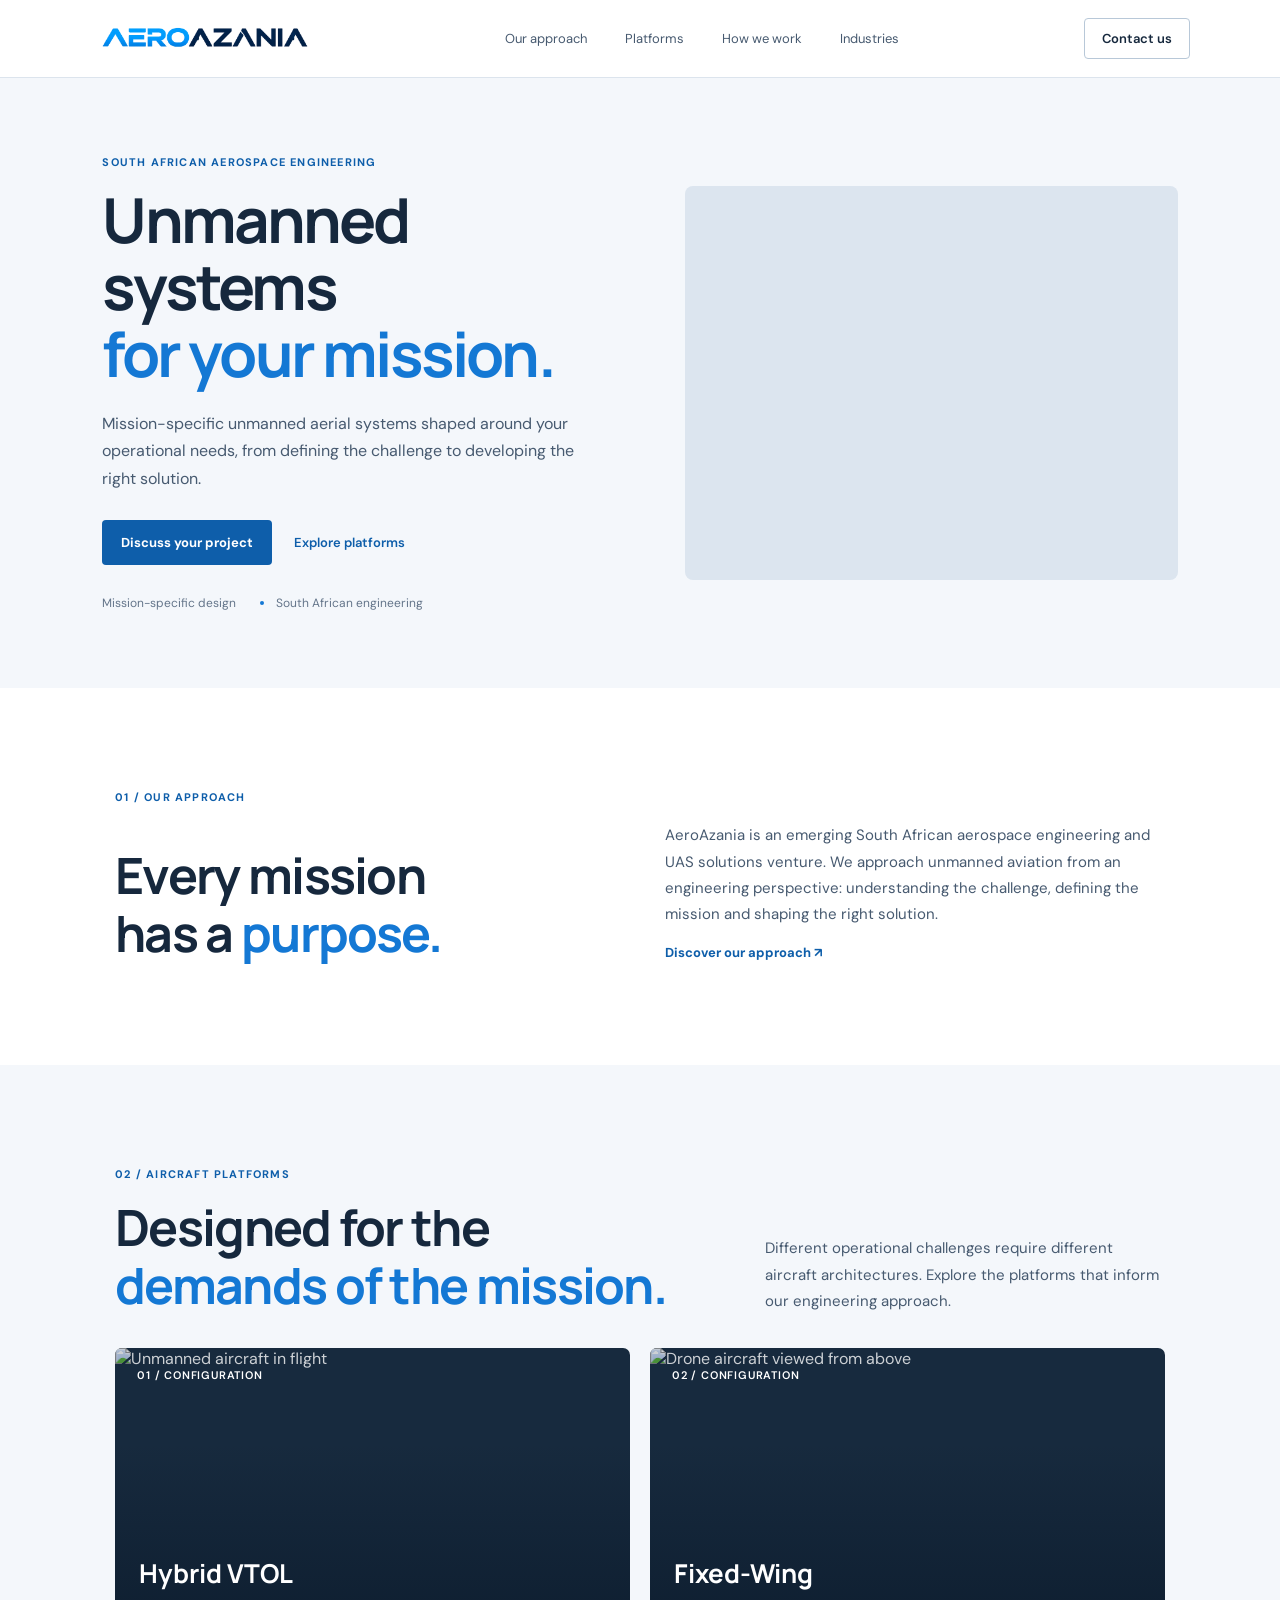
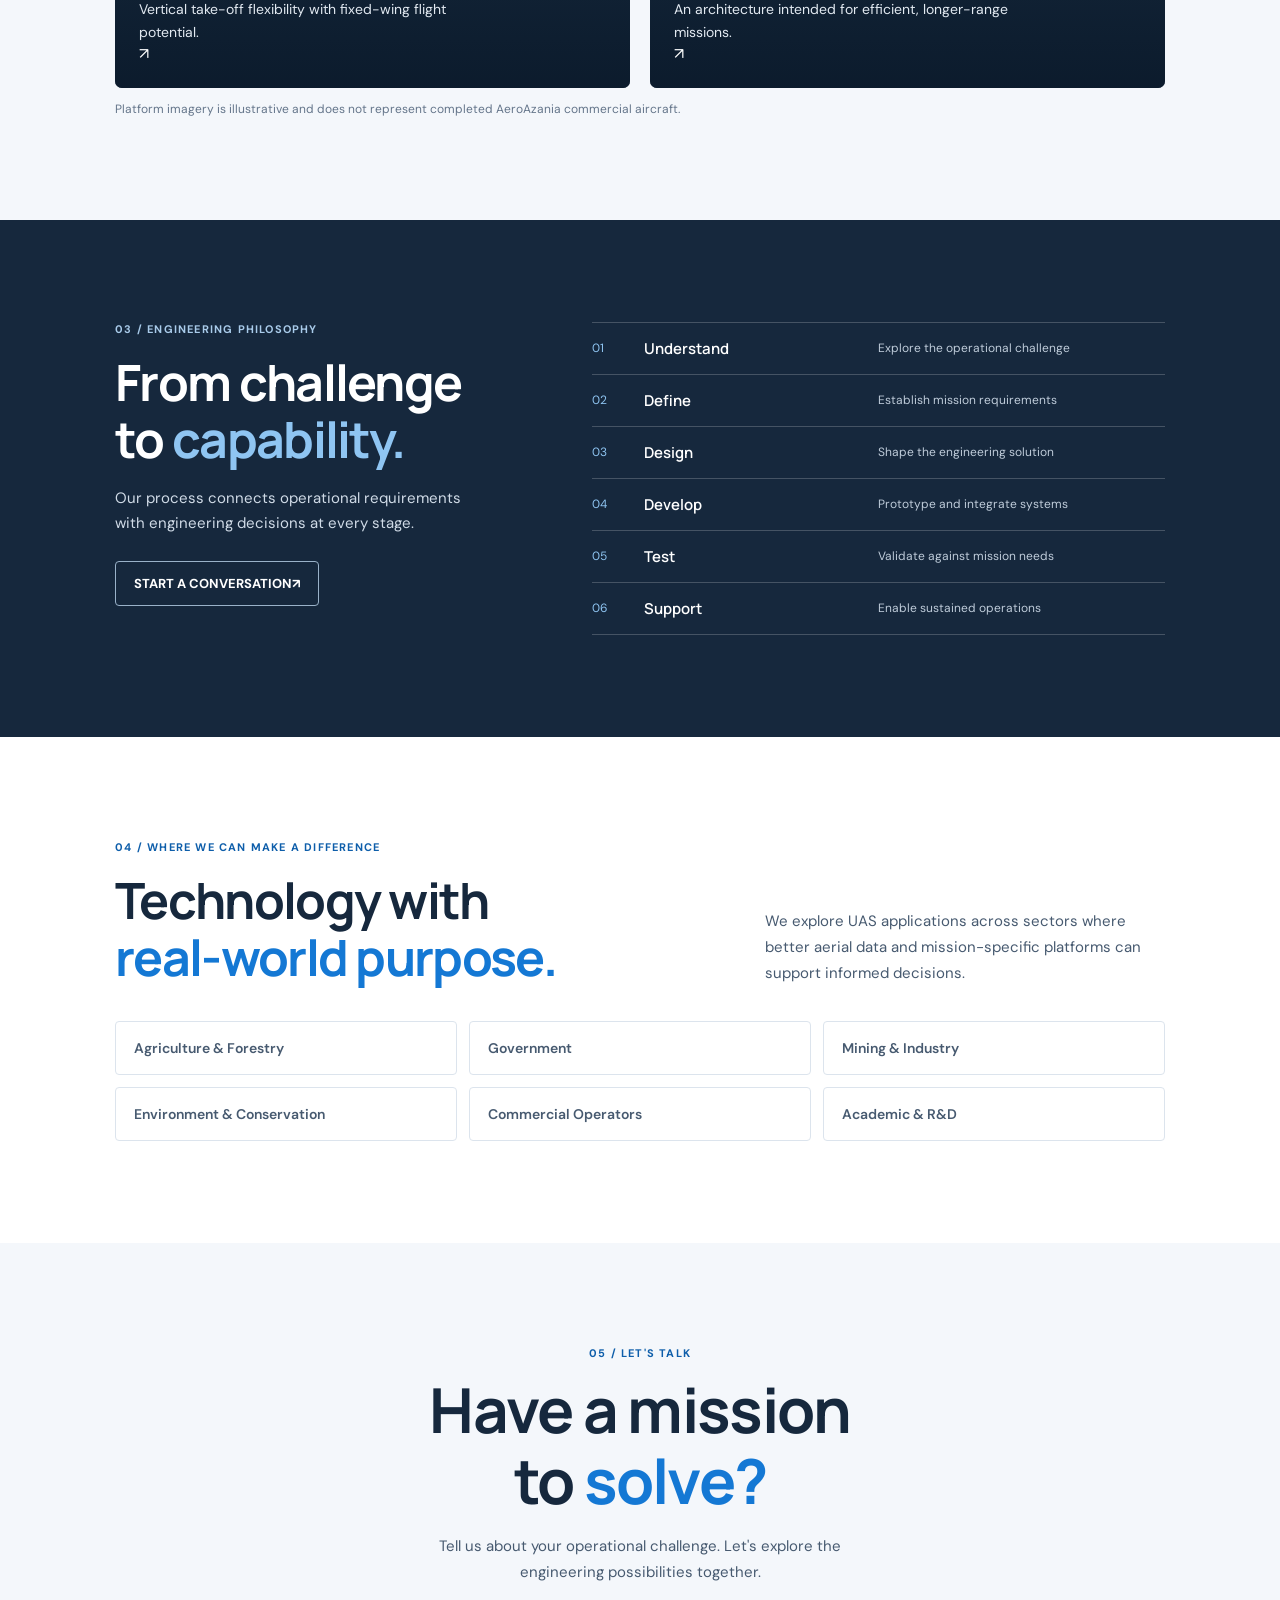
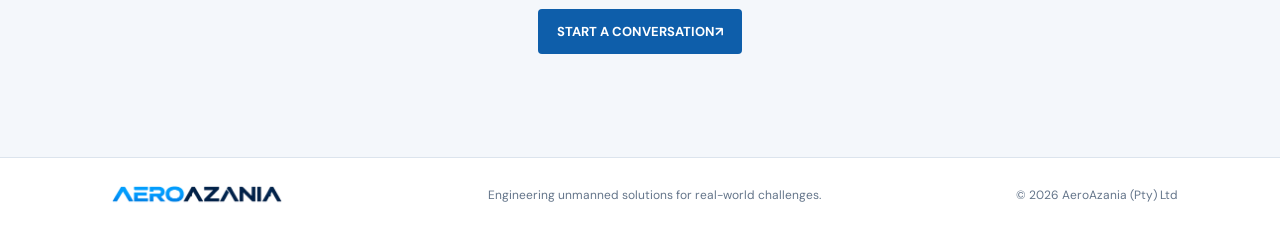
==== aeroazania_landing_page/index.html @ d4fff09c "jj" ====
<!DOCTYPE html>
<html lang="en">
<head>
  <meta charset="UTF-8">
  <meta name="viewport" content="width=device-width, initial-scale=1.0">
  <meta name="description" content="AeroAzania engineers bespoke unmanned aerial systems around real-world operational challenges.">
  <title>AeroAzania | Engineering Unmanned Solutions</title>
  <link rel="preconnect" href="https://fonts.googleapis.com">
  <link rel="preconnect" href="https://fonts.gstatic.com" crossorigin>
  <link href="https://fonts.googleapis.com/css2?family=DM+Sans:wght@400;500;600;700&family=Manrope:wght@400;500;600;700;800&display=swap" rel="stylesheet">
  <link rel="stylesheet" href="css/style.css">
</head>
<body>
  <header class="site-header">
    <a class="brand" href="#home" aria-label="AeroAzania home">
      <img class="brand-logo" src="../Aero Azania Logo-final.png" alt="AeroAzania">
    </a>

    <button class="menu-toggle" aria-label="Open navigation" aria-expanded="false">
      <span></span><span></span><span></span>
    </button>

    <nav class="main-nav" aria-label="Main navigation">
      <a href="#about">Our approach</a>
      <a href="#solutions">Platforms</a>
      <a href="#engineering">How we work</a>
      <a href="#industries">Industries</a>
    </nav>

    <a class="header-cta" href="#contact">Contact us</a>
  </header>

  <main>
    <section class="hero" id="home">
      <div class="hero-content">
        <p class="eyebrow">South African aerospace engineering</p>
        <h1>Unmanned systems<br><span>for your mission.</span></h1>
        <p class="hero-copy">Mission-specific unmanned aerial systems shaped around your operational needs, from defining the challenge to developing the right solution.</p>
        <div class="hero-actions">
          <a class="button button-primary" href="#contact">Discuss your project</a>
          <a class="text-link" href="#solutions">Explore platforms</a>
        </div>
        <div class="hero-meta">
          <span>Mission-specific design</span>
          <span>South African engineering</span>
        </div>
      </div>

      <div class="hero-visual" aria-label="Unmanned aircraft visual">
        <video class="aircraft-video" autoplay muted loop playsinline preload="metadata" aria-label="AeroAzania logo introduction video">
          <source src="../aero_azania_logo_intro_web.mp4" type="video/mp4">
        </video>
      </div>
    </section>

    <section class="intro section-pad" id="about">
      <div class="section-kicker">01 / OUR APPROACH</div>
      <div class="intro-layout">
        <h2>Every mission<br>has a <em>purpose.</em></h2>
        <div class="intro-copy">
          <p>AeroAzania is an emerging South African aerospace engineering and UAS solutions venture. We approach unmanned aviation from an engineering perspective: understanding the challenge, defining the mission and shaping the right solution.</p>
          <a class="underlined-link" href="#solutions">Discover our approach <span>↗</span></a>
        </div>
      </div>
    </section>

    <section class="platforms section-pad" id="solutions">
      <div class="section-heading">
        <div>
          <div class="section-kicker">02 / AIRCRAFT PLATFORMS</div>
          <h2>Designed for the<br><em>demands of the mission.</em></h2>
        </div>
        <p>Different operational challenges require different aircraft architectures. Explore the platforms that inform our engineering approach.</p>
      </div>
      <div class="platform-grid">
        <article class="platform-card">
          <img src="https://images.unsplash.com/photo-1473968512647-3e447244af8f?auto=format&fit=crop&w=1100&q=85" alt="Unmanned aircraft in flight">
          <div class="card-overlay"></div>
          <div class="platform-number">01 / CONFIGURATION</div>
          <div class="platform-info">
            <h3>Hybrid VTOL</h3>
            <p>Vertical take-off flexibility with fixed-wing flight potential.</p>
            <span class="card-arrow">↗</span>
          </div>
        </article>
        <article class="platform-card">
          <img src="https://images.unsplash.com/photo-1527977966376-1c8408f9f108?auto=format&fit=crop&w=1100&q=85" alt="Drone aircraft viewed from above">
          <div class="card-overlay"></div>
          <div class="platform-number">02 / CONFIGURATION</div>
          <div class="platform-info">
            <h3>Fixed-Wing</h3>
            <p>An architecture intended for efficient, longer-range missions.</p>
            <span class="card-arrow">↗</span>
          </div>
        </article>
      </div>
      <p class="disclaimer">Platform imagery is illustrative and does not represent completed AeroAzania commercial aircraft.</p>
    </section>

    <section class="engineering section-pad" id="engineering">
      <div class="engineering-copy">
        <div class="section-kicker">03 / ENGINEERING PHILOSOPHY</div>
        <h2>From challenge<br>to <em>capability.</em></h2>
        <p>Our process connects operational requirements with engineering decisions at every stage.</p>
        <a class="button button-outline" href="#contact">START A CONVERSATION <span>↗</span></a>
      </div>
      <div class="process-list">
        <div class="process-item"><span>01</span><b>Understand</b><small>Explore the operational challenge</small><i>↗</i></div>
        <div class="process-item"><span>02</span><b>Define</b><small>Establish mission requirements</small><i>↗</i></div>
        <div class="process-item"><span>03</span><b>Design</b><small>Shape the engineering solution</small><i>↗</i></div>
        <div class="process-item"><span>04</span><b>Develop</b><small>Prototype and integrate systems</small><i>↗</i></div>
        <div class="process-item"><span>05</span><b>Test</b><small>Validate against mission needs</small><i>↗</i></div>
        <div class="process-item"><span>06</span><b>Support</b><small>Enable sustained operations</small><i>↗</i></div>
      </div>
    </section>

    <section class="industries section-pad" id="industries">
      <div class="section-kicker">04 / WHERE WE CAN MAKE A DIFFERENCE</div>
      <div class="section-heading">
        <h2>Technology with<br><em>real-world purpose.</em></h2>
        <p>We explore UAS applications across sectors where better aerial data and mission-specific platforms can support informed decisions.</p>
      </div>
      <div class="industry-tags">
        <span>Agriculture & Forestry</span><span>Government</span><span>Mining & Industry</span>
        <span>Environment & Conservation</span><span>Commercial Operators</span><span>Academic & R&D</span>
      </div>
    </section>

    <section class="contact-banner section-pad" id="contact">
      <div class="section-kicker">05 / LET'S TALK</div>
      <h2>Have a mission<br>to <em>solve?</em></h2>
      <p>Tell us about your operational challenge. Let's explore the engineering possibilities together.</p>
      <a class="button button-primary" href="mailto:info@aeroazania.co.za">START A CONVERSATION <span>↗</span></a>
    </section>
  </main>

  <footer class="site-footer">
    <a class="brand" href="#home" aria-label="AeroAzania home">
      <img class="brand-logo" src="../Aero Azania Logo-final.png" alt="AeroAzania">
    </a>
    <p>Engineering unmanned solutions for real-world challenges.</p>
    <span>© <span id="year"></span> AeroAzania (Pty) Ltd</span>
  </footer>

  <script src="js/main.js"></script>
</body>
</html>
---- aeroazania_landing_page/css/style.css ----
* { box-sizing: border-box; }
:root {
  --ink: #16283d;
  --ink-soft: #475a70;
  --muted: #64758a;
  --blue: #1478d4;
  --blue-dark: #0e5eaa;
  --surface: #f4f7fb;
  --line: #dce4ed;
}

html { scroll-behavior: smooth; }
body { margin: 0; background: #fff; color: var(--ink); font-family: "DM Sans", sans-serif; }
a { color: inherit; text-decoration: none; }
a:focus-visible, button:focus-visible { outline: 3px solid #6aa9e5; outline-offset: 3px; }
h1, h2, h3, p { margin-top: 0; }
main section[id] { scroll-margin-top: 88px; }

.site-header {
  position: sticky;
  top: 0;
  z-index: 20;
  min-height: 78px;
  padding: 8px 7%;
  display: flex;
  align-items: center;
  justify-content: space-between;
  gap: 30px;
  background: #fff;
  border-bottom: 1px solid var(--line);
}
.brand { display: inline-flex; align-items: center; flex: 0 0 auto; }
.brand-logo { display: block; width: 230px; max-width: 100%; height: auto; }
.site-footer .brand-logo { width: 190px; }
.main-nav { display: flex; align-items: center; justify-content: center; gap: clamp(18px, 3vw, 38px); flex: 1; }
.main-nav a { color: var(--ink-soft); font-size: 13px; transition: color .2s; }
.main-nav a:hover, .main-nav a.active { color: var(--blue-dark); }
.header-cta {
  padding: 11px 17px;
  border: 1px solid #b8c8d8;
  border-radius: 4px;
  color: var(--ink);
  font-size: 13px;
  font-weight: 600;
  transition: background .2s, color .2s, border-color .2s;
}
.header-cta:hover { color: #fff; background: var(--ink); border-color: var(--ink); }
.menu-toggle { display: none; background: none; border: 0; padding: 8px; }
.menu-toggle span { display: block; width: 22px; height: 2px; margin: 5px; background: var(--ink); }

.hero {
  min-height: 610px;
  padding: 72px 8%;
  display: grid;
  grid-template-columns: minmax(0, 1fr) minmax(0, .95fr);
  align-items: center;
  gap: 6%;
  background: var(--surface);
}
.hero-content { max-width: 620px; }
.eyebrow, .section-kicker {
  margin-bottom: 18px;
  color: var(--blue-dark);
  font-size: 11px;
  font-weight: 700;
  letter-spacing: 1.2px;
  text-transform: uppercase;
}
.hero h1 {
  margin-bottom: 22px;
  font: 700 clamp(42px, 5vw, 62px)/1.08 Manrope, sans-serif;
  letter-spacing: -2.8px;
}
.hero h1 span { color: var(--blue); }
.hero-copy { max-width: 490px; color: var(--ink-soft); font-size: 16px; line-height: 1.7; }
.hero-actions { display: flex; align-items: center; flex-wrap: wrap; gap: 22px; margin-top: 28px; }
.button {
  display: inline-flex;
  align-items: center;
  justify-content: center;
  padding: 13px 18px;
  border: 1px solid transparent;
  border-radius: 4px;
  font-size: 13px;
  font-weight: 700;
  transition: background .2s, color .2s, transform .2s;
}
.button-primary { color: #fff; background: var(--blue-dark); }
.button-primary:hover { background: #094b89; transform: translateY(-1px); }
.text-link { color: var(--blue-dark); font-size: 13px; font-weight: 600; }
.text-link:hover { text-decoration: underline; text-underline-offset: 4px; }
.hero-meta { display: flex; flex-wrap: wrap; gap: 10px 24px; margin-top: 30px; color: var(--muted); font-size: 12px; }
.hero-meta span + span::before { content: ""; display: inline-block; width: 4px; height: 4px; margin: 0 12px 2px 0; border-radius: 50%; background: var(--blue); }
.hero-visual { width: 100%; min-height: 340px; aspect-ratio: 1.25; overflow: hidden; border-radius: 8px; background: #dce5ef; }
.aircraft-video { display: block; width: 100%; height: 100%; min-height: 340px; object-fit: cover; mix-blend-mode: multiply; }

.section-pad { padding: clamp(68px, 8vw, 108px) 9%; }
.intro { background: #fff; }
.intro-layout, .section-heading { display: flex; justify-content: space-between; align-items: flex-end; gap: 50px; }
.intro h2, .section-heading h2, .engineering h2, .contact-banner h2 {
  margin-bottom: 0;
  font: 700 clamp(34px, 4vw, 50px)/1.15 Manrope, sans-serif;
  letter-spacing: -1.7px;
}
h2 em { color: var(--blue); font-style: normal; }
.intro-copy { max-width: 500px; }
.intro-copy p, .section-heading > p { margin-bottom: 0; color: var(--ink-soft); font-size: 15px; line-height: 1.75; }
.underlined-link { display: inline-block; margin-top: 17px; color: var(--blue-dark); font-size: 13px; font-weight: 700; }
.underlined-link:hover { text-decoration: underline; text-underline-offset: 4px; }

.platforms { background: var(--surface); }
.section-heading { margin-bottom: 34px; }
.section-heading > div { max-width: 600px; }
.section-heading > p { max-width: 400px; }
.platform-grid { display: grid; grid-template-columns: repeat(2, minmax(0, 1fr)); gap: 20px; }
.platform-card { position: relative; min-height: 340px; overflow: hidden; border-radius: 7px; background: #172a3e; color: #fff; }
.platform-card img { position: absolute; inset: 0; width: 100%; height: 100%; object-fit: cover; opacity: .78; transition: transform .4s; }
.platform-card:hover img { transform: scale(1.03); }
.card-overlay { position: absolute; inset: 0; background: linear-gradient(0deg, rgba(10, 25, 42, .88), rgba(10, 25, 42, 0) 72%); }
.platform-number { position: absolute; top: 20px; left: 22px; font-size: 11px; font-weight: 600; letter-spacing: .8px; }
.platform-info { position: absolute; right: 24px; bottom: 24px; left: 24px; }
.platform-info h3 { margin-bottom: 7px; font: 700 26px Manrope, sans-serif; }
.platform-info p { max-width: 360px; margin-bottom: 0; color: #e2e9f1; font-size: 14px; line-height: 1.6; }
.disclaimer { margin: 13px 0 0; color: var(--muted); font-size: 12px; }

.engineering { display: grid; grid-template-columns: .8fr 1.2fr; gap: 9%; background: var(--ink); color: #fff; }
.engineering .section-kicker { color: #a9cbea; }
.engineering h2 { margin-bottom: 17px; }
.engineering h2 em { color: #8fc5f2; }
.engineering-copy > p { max-width: 370px; margin-bottom: 24px; color: #d0dbe7; font-size: 15px; line-height: 1.7; }
.button-outline { border-color: #9ab2c9; color: #fff; }
.button-outline:hover { background: #fff; color: var(--ink); }
.process-list { border-top: 1px solid rgba(255,255,255,.2); }
.process-item { display: grid; grid-template-columns: 38px 1fr 1.3fr; align-items: center; gap: 14px; padding: 15px 0; border-bottom: 1px solid rgba(255,255,255,.2); }
.process-item > span { color: #8fc5f2; font-size: 12px; }
.process-item b { font: 600 15px Manrope, sans-serif; }
.process-item small { color: #bfccda; font-size: 12px; }
.process-item i { display: none; }

.industries { background: #fff; }
.industries .section-heading { align-items: flex-end; }
.industry-tags { display: grid; grid-template-columns: repeat(3, minmax(0, 1fr)); gap: 12px; margin-top: 32px; }
.industry-tags span { padding: 17px 18px; border: 1px solid var(--line); border-radius: 4px; background: #fff; color: var(--ink-soft); font-size: 14px; font-weight: 600; }

.contact-banner { text-align: center; background: var(--surface); }
.contact-banner .section-kicker { margin-bottom: 14px; }
.contact-banner h2 { font-size: clamp(40px, 5vw, 62px); }
.contact-banner p { max-width: 470px; margin: 18px auto 24px; color: var(--ink-soft); font-size: 15px; line-height: 1.7; }
.site-footer { display: flex; align-items: center; justify-content: space-between; gap: 24px; padding: 26px 8%; border-top: 1px solid var(--line); color: var(--muted); font-size: 12px; }
.site-footer p { margin: 0; }

@media (max-width: 900px) {
  .site-header { padding-right: 5%; padding-left: 5%; gap: 20px; }
  .brand-logo { width: 190px; }
  .main-nav { gap: 17px; }
  .main-nav a { font-size: 12px; }
  .hero { min-height: auto; grid-template-columns: 1fr; padding-right: 6%; padding-left: 6%; gap: 34px; }
  .hero h1 { font-size: clamp(40px, 6vw, 56px); }
  .hero-visual { aspect-ratio: 1.8; max-height: 430px; }
  .section-pad { padding-right: 7%; padding-left: 7%; }
  .intro-layout, .section-heading { gap: 30px; }
}

@media (max-width: 680px) {
  .site-header { min-height: 68px; padding: 7px 5%; gap: 8px; }
  .brand-logo { width: 135px; }
  .header-cta { margin-left: auto; padding: 9px 11px; font-size: 12px; }
  .menu-toggle { display: block; order: 3; }
  .main-nav { display: none; position: absolute; top: 100%; left: 0; right: 0; padding: 18px 7%; background: #fff; border-bottom: 1px solid var(--line); flex-direction: column; align-items: flex-start; gap: 18px; }
  .main-nav.open { display: flex; }
  .hero { min-height: auto; grid-template-columns: 1fr; gap: 32px; padding: 58px 7% 48px; }
  .hero h1 { font-size: clamp(39px, 10vw, 54px); letter-spacing: -1.8px; }
  .hero-copy { font-size: 15px; }
  .hero-visual { aspect-ratio: 1.4; max-height: none; }
  .hero-visual, .aircraft-video { min-height: 250px; }
  .section-pad { padding: 62px 7%; }
  .intro-layout, .section-heading { display: block; }
  .intro-copy, .section-heading > p { margin-top: 20px; }
  .platform-grid, .industry-tags { grid-template-columns: 1fr; }
  .platform-card { min-height: 300px; }
  .engineering { grid-template-columns: 1fr; gap: 34px; }
  .process-item { grid-template-columns: 30px 1fr; gap: 8px 12px; }
  .process-item small { grid-column: 2; }
  .site-footer { align-items: flex-start; flex-direction: column; padding: 24px 7%; }
}

@media (prefers-reduced-motion: reduce) {
  *, *::before, *::after { scroll-behavior: auto !important; transition-duration: .01ms !important; }
}
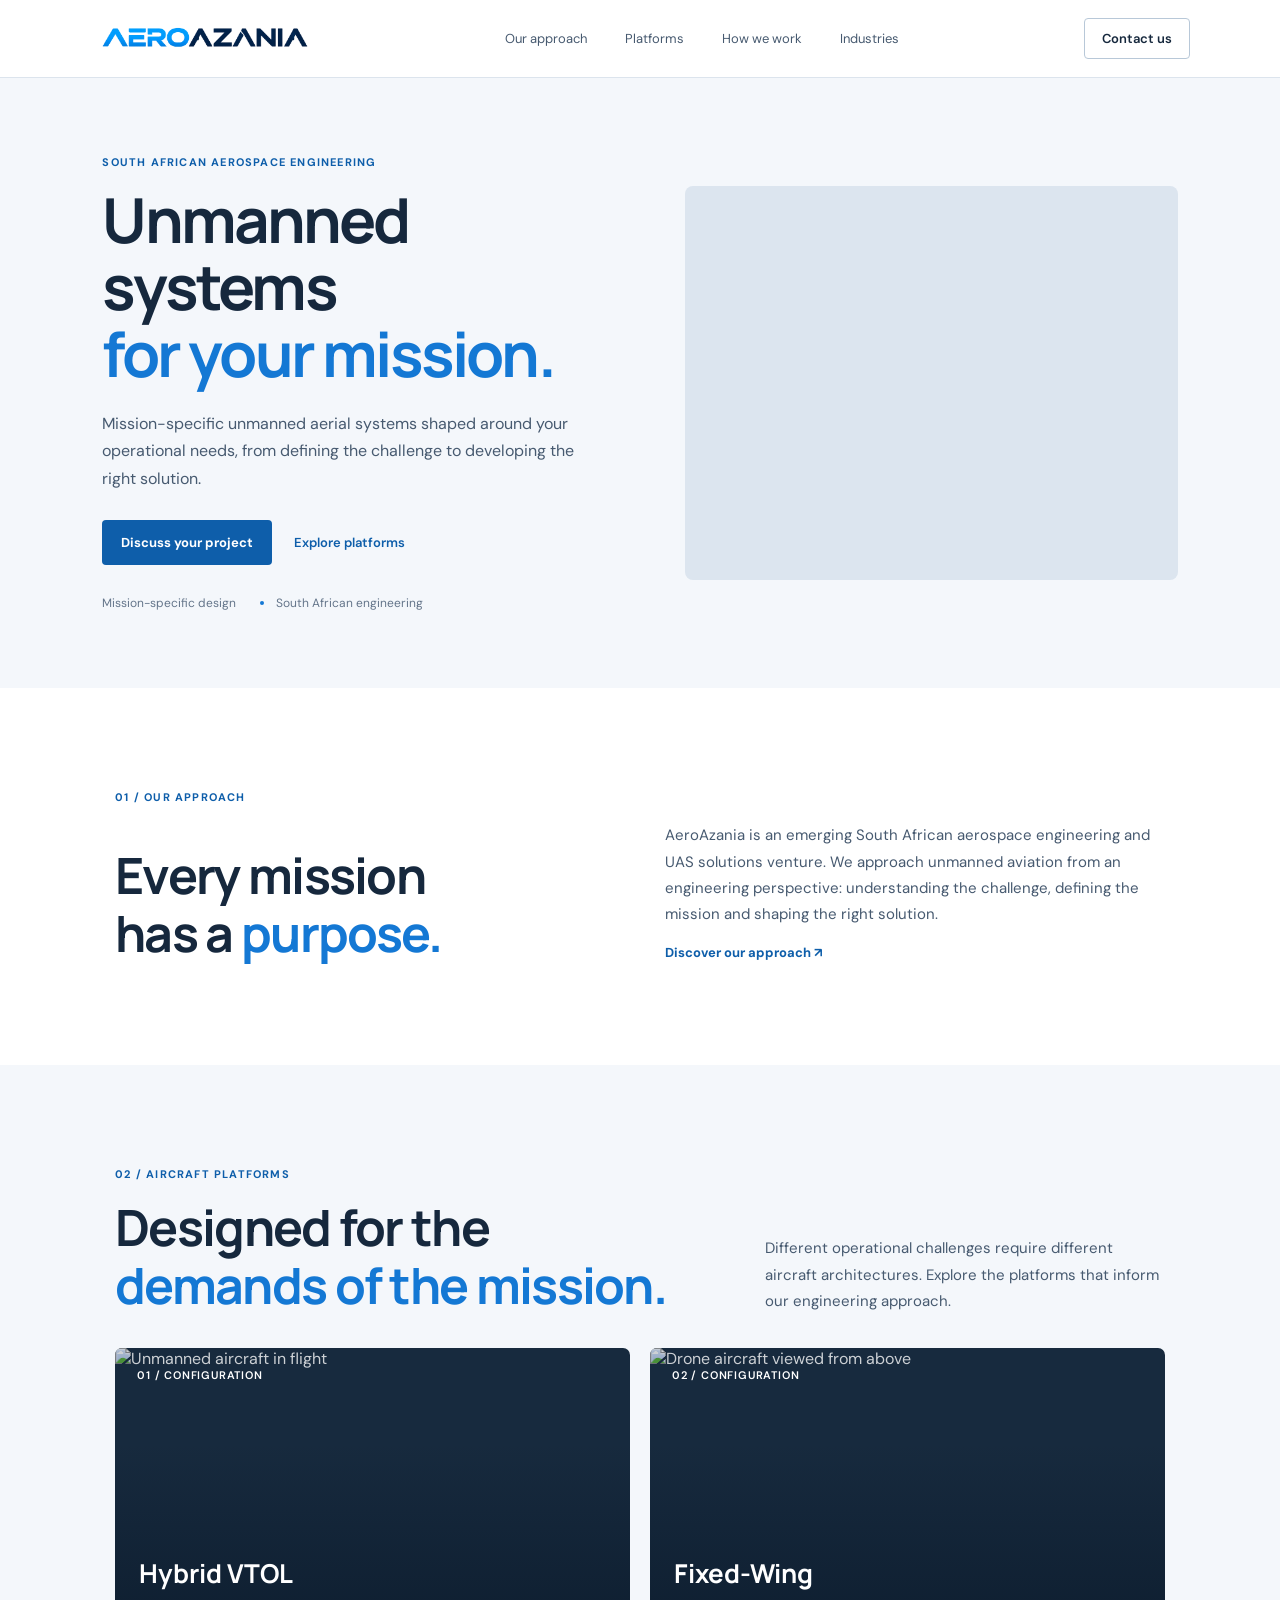
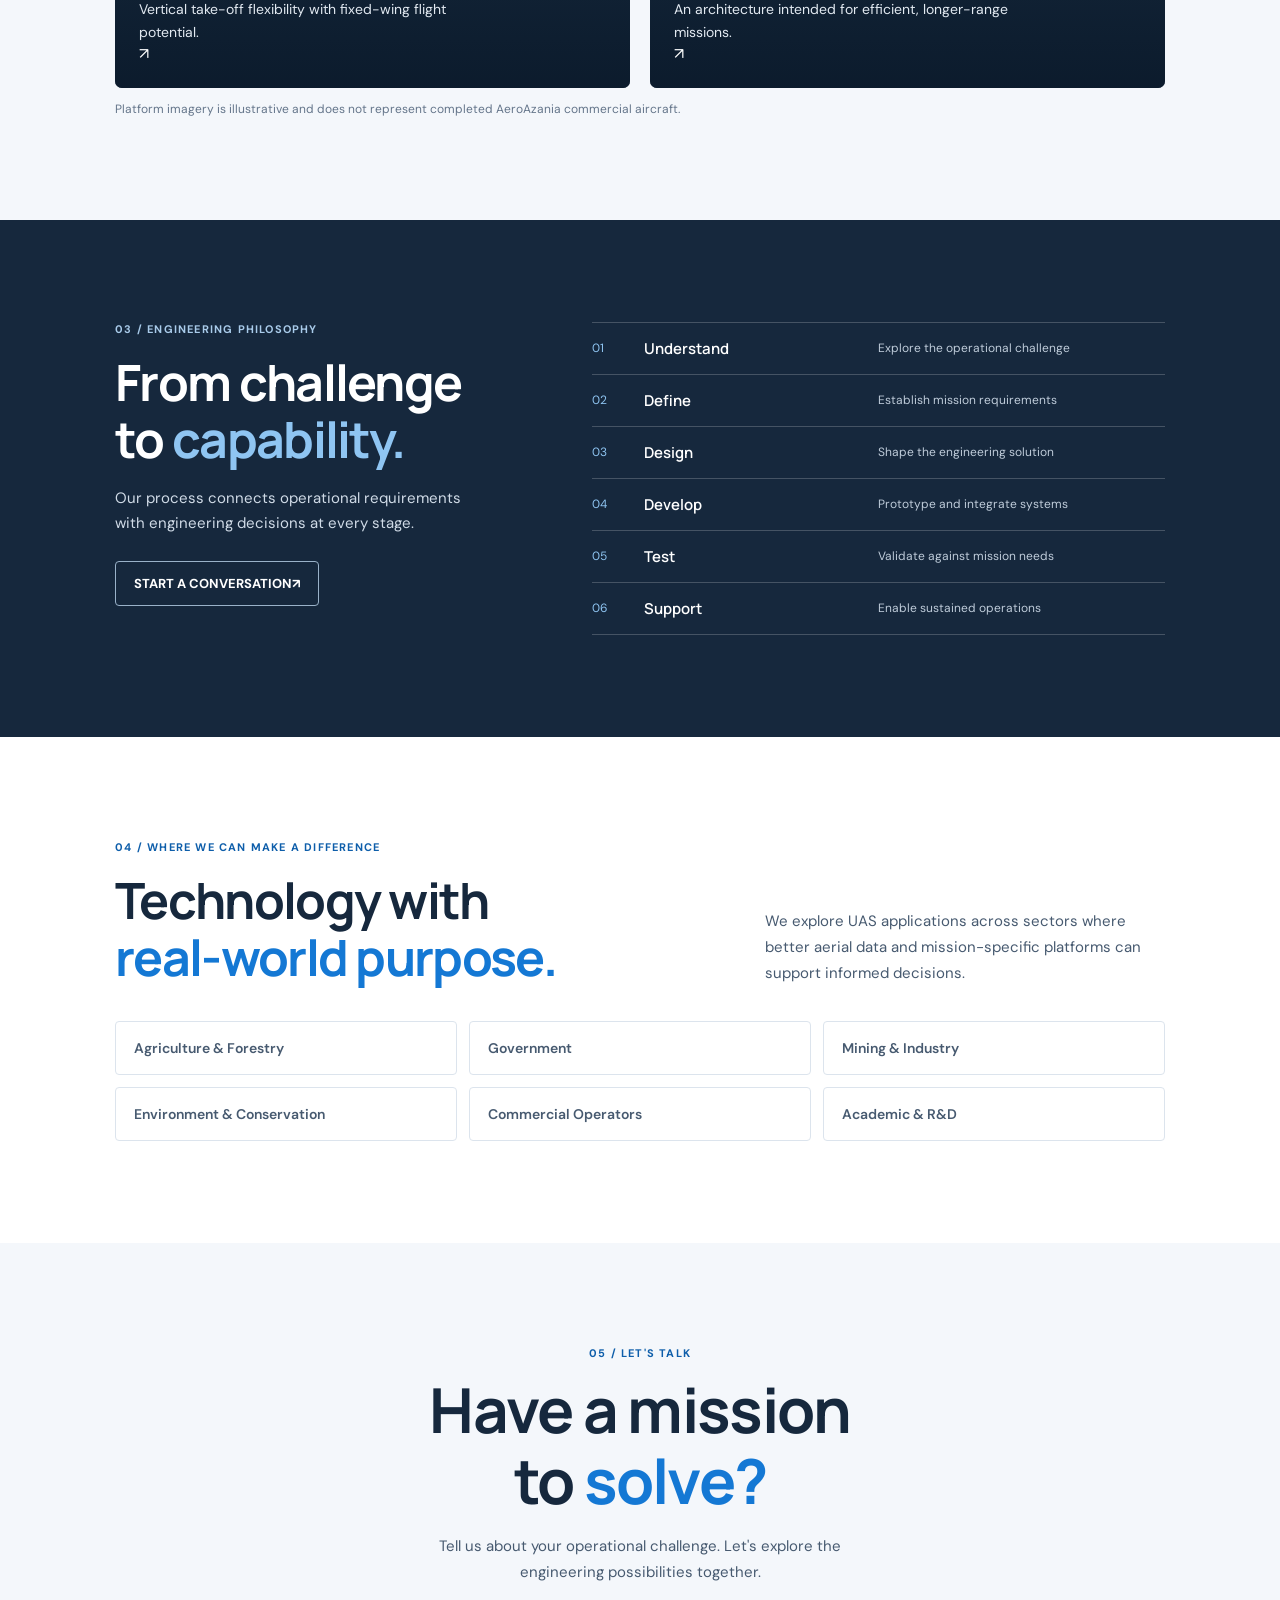
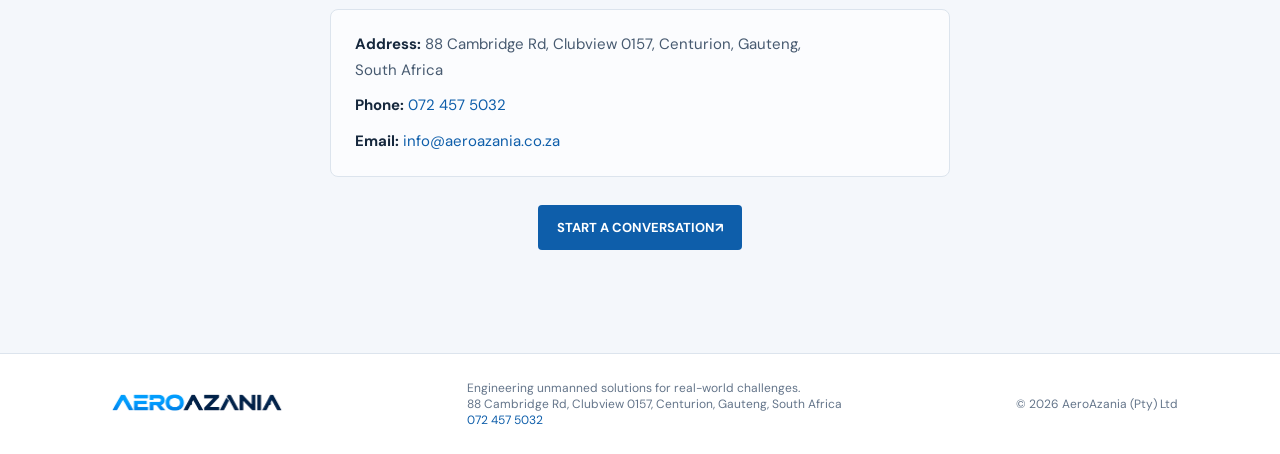
==== commit 7a0e6ef1: "lizz" ====
--- a/aeroazania_landing_page/index.html
+++ b/aeroazania_landing_page/index.html
@@ -9,6 +9,7 @@
   <link rel="preconnect" href="https://fonts.gstatic.com" crossorigin>
   <link href="https://fonts.googleapis.com/css2?family=DM+Sans:wght@400;500;600;700&family=Manrope:wght@400;500;600;700;800&display=swap" rel="stylesheet">
   <link rel="stylesheet" href="css/style.css">
+  
 </head>
 <body>
   <header class="site-header">
@@ -130,6 +131,13 @@
       <div class="section-kicker">05 / LET'S TALK</div>
       <h2>Have a mission<br>to <em>solve?</em></h2>
       <p>Tell us about your operational challenge. Let's explore the engineering possibilities together.</p>
+
+      <div class="contact-details" aria-label="Contact details">
+        <p><strong>Address:</strong> 88 Cambridge Rd, Clubview 0157, Centurion, Gauteng, South Africa</p>
+        <p><strong>Phone:</strong> <a href="tel:+27724575032">072 457 5032</a></p>
+        <p><strong>Email:</strong> <a href="mailto:info@aeroazania.co.za">info@aeroazania.co.za</a></p>
+      </div>
+
       <a class="button button-primary" href="mailto:info@aeroazania.co.za">START A CONVERSATION <span>↗</span></a>
     </section>
   </main>
@@ -138,7 +146,11 @@
     <a class="brand" href="#home" aria-label="AeroAzania home">
       <img class="brand-logo" src="../Aero Azania Logo-final.png" alt="AeroAzania">
     </a>
-    <p>Engineering unmanned solutions for real-world challenges.</p>
+    <div>
+      <p>Engineering unmanned solutions for real-world challenges.</p>
+      <p>88 Cambridge Rd, Clubview 0157, Centurion, Gauteng, South Africa</p>
+      <p><a href="tel:+27724575032">072 457 5032</a></p>
+    </div>
     <span>© <span id="year"></span> AeroAzania (Pty) Ltd</span>
   </footer>
 
--- a/aeroazania_landing_page/css/style.css
+++ b/aeroazania_landing_page/css/style.css
@@ -146,8 +146,27 @@
 .contact-banner .section-kicker { margin-bottom: 14px; }
 .contact-banner h2 { font-size: clamp(40px, 5vw, 62px); }
 .contact-banner p { max-width: 470px; margin: 18px auto 24px; color: var(--ink-soft); font-size: 15px; line-height: 1.7; }
+.contact-details {
+  max-width: 620px;
+  margin: 0 auto 28px;
+  padding: 22px 24px;
+  border: 1px solid var(--line);
+  border-radius: 8px;
+  background: rgba(255, 255, 255, 0.7);
+  text-align: left;
+}
+.contact-details p {
+  margin: 0 0 10px;
+  color: var(--ink-soft);
+  font-size: 15px;
+  line-height: 1.7;
+}
+.contact-details p:last-child { margin-bottom: 0; }
+.contact-details strong { color: var(--ink); }
+.contact-details a { color: var(--blue-dark); }
 .site-footer { display: flex; align-items: center; justify-content: space-between; gap: 24px; padding: 26px 8%; border-top: 1px solid var(--line); color: var(--muted); font-size: 12px; }
 .site-footer p { margin: 0; }
+.site-footer a { color: var(--blue-dark); }
 
 @media (max-width: 900px) {
   .site-header { padding-right: 5%; padding-left: 5%; gap: 20px; }
